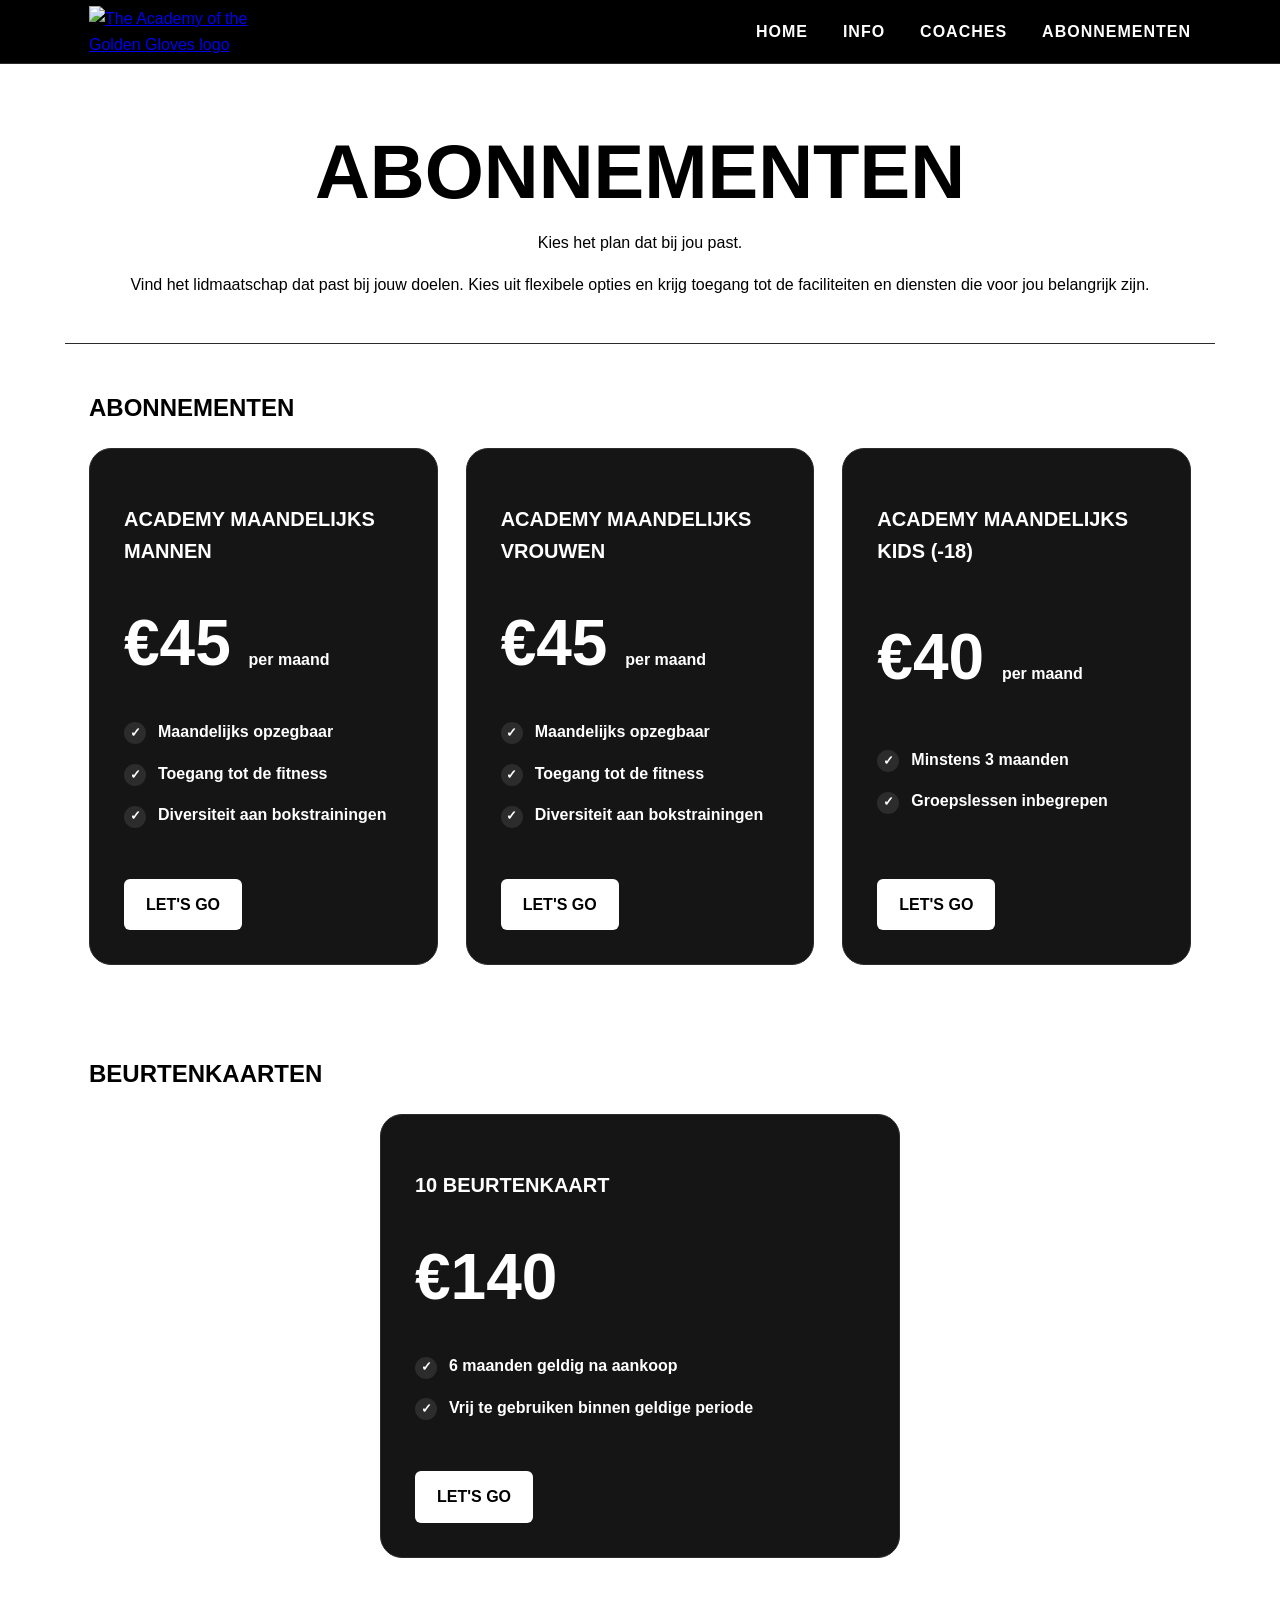
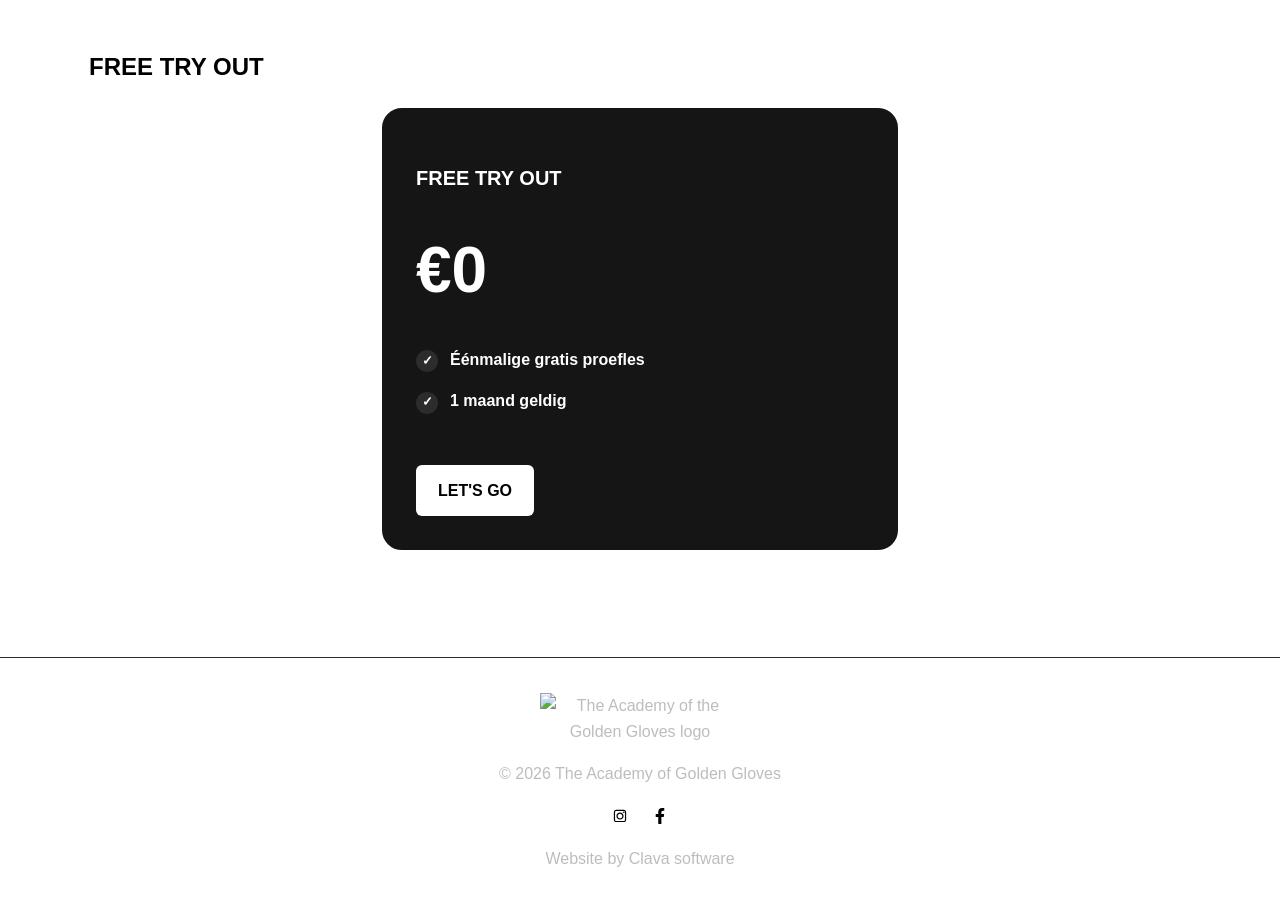
==== abbonementen.html @ d5d38268 "academy site nieuwe site" ====
<!DOCTYPE html>
<html lang="nl">
<head>
  <meta charset="UTF-8" />
  <meta name="viewport" content="width=device-width, initial-scale=1.0" />
  <title>Abonnementen - The Academy of the Golden Gloves</title>
  <link rel="stylesheet" href="css/style.css" />
</head>

<body class="abonnement-page">

<header class="site-header">
  <nav class="navbar">
    <a class="brand" href="index.html">
      <img src="assets/images/TAG_Transparant_wit.png" alt="The Academy of the Golden Gloves logo">
    </a>

    <ul class="nav-links">
      <li><a href="index.html">HOME</a></li>
      <li><a href="info.html">INFO</a></li>
      <li><a href="trainers.html">COACHES</a></li>
      <li><a href="abbonementen.html">ABONNEMENTEN</a></li>
    </ul>
  </nav>
</header>

<main>
  <section class="page-title subscriptions-title">
    <h1>ABONNEMENTEN</h1>
    <p>Kies het plan dat bij jou past.</p>
    <p>Vind het lidmaatschap dat past bij jouw doelen. Kies uit flexibele opties en krijg toegang tot de faciliteiten en diensten die voor jou belangrijk zijn.</p>  
  </section>

  <section class="section">
    <h2>Abonnementen</h2>

    <div class="subscription-grid">
      <article class="subscription-card">
        <h3>Academy maandelijks mannen</h3>
        <div class="price">€45 <span>per maand</span></div>
        <ul>
          <li>Maandelijks opzegbaar</li>
          <li>Toegang tot de fitness</li>
          <li>Diversiteit aan bokstrainingen</li>
        </ul>
        <a class="letsgo-btn" href="https://theacademyghent.clubplanner.be/registration/webshopwizard?id=22%23subscription&fbclid=PAZXh0bgNhZW0CMTEAAafgKcUFu7aWkuXX8Rf6LvJyuqjrazlxZ5LTGyCebVY8UuGhoB97lf3_0Y3zMw_aem_NgBdKOstniGtX3_F51OHjw#subscription" target="_blank">LET'S GO</a>
      </article>

      <article class="subscription-card">
        <h3>Academy maandelijks vrouwen</h3>
        <div class="price">€45 <span>per maand</span></div>
        <ul>
          <li>Maandelijks opzegbaar</li>
          <li>Toegang tot de fitness</li>
          <li>Diversiteit aan bokstrainingen</li>
        </ul>
        <a class="letsgo-btn" href="https://theacademyghent.clubplanner.be/registration/webshopwizard?id=22%23subscription&fbclid=PAZXh0bgNhZW0CMTEAAafgKcUFu7aWkuXX8Rf6LvJyuqjrazlxZ5LTGyCebVY8UuGhoB97lf3_0Y3zMw_aem_NgBdKOstniGtX3_F51OHjw#subscription" target="_blank">LET'S GO</a>
      </article>

      <article class="subscription-card">
        <h3>Academy maandelijks kids (-18)</h3>
        <div class="price">€40 <span>per maand</span></div>
        <ul>
          <li>Minstens 3 maanden</li>
          <li>Groepslessen inbegrepen</li>
        </ul>
        <a class="letsgo-btn" href="https://theacademyghent.clubplanner.be/registration/webshopwizard?id=22%23subscription&fbclid=PAZXh0bgNhZW0CMTEAAafgKcUFu7aWkuXX8Rf6LvJyuqjrazlxZ5LTGyCebVY8UuGhoB97lf3_0Y3zMw_aem_NgBdKOstniGtX3_F51OHjw#subscription" target="_blank">LET'S GO</a>
      </article>
    </div>
  </section>

  <section class="section">
    <h2>Beurtenkaarten</h2>

    <div class="subscription-grid one-card">
      <article class="subscription-card">
        <h3>10 beurtenkaart</h3>
        <div class="price">€140</div>
        <ul>
          <li>6 maanden geldig na aankoop</li>
          <li>Vrij te gebruiken binnen geldige periode</li>
        </ul>
        <a class="letsgo-btn" href="https://theacademyghent.clubplanner.be/registration/webshopwizard?id=22%23subscription&fbclid=PAZXh0bgNhZW0CMTEAAafgKcUFu7aWkuXX8Rf6LvJyuqjrazlxZ5LTGyCebVY8UuGhoB97lf3_0Y3zMw_aem_NgBdKOstniGtX3_F51OHjw#subscription" target="_blank">LET'S GO</a>
      </article>
    </div>
  </section>

  <section class="section">
    <h2>Free Try Out</h2>

    <div class="subscription-grid one-card">
      <article class="subscription-card highlight-card">
        <h3>FREE try out</h3>
        <div class="price">€0</div>
        <ul>
          <li>Éénmalige gratis proefles</li>
          <li>1 maand geldig</li>
        </ul>
        <a class="letsgo-btn" href="https://theacademyghent.clubplanner.be/registration/webshopwizard?id=22%23subscription&fbclid=PAZXh0bgNhZW0CMTEAAafgKcUFu7aWkuXX8Rf6LvJyuqjrazlxZ5LTGyCebVY8UuGhoB97lf3_0Y3zMw_aem_NgBdKOstniGtX3_F51OHjw#subscription" target="_blank">LET'S GO</a>
      </article>
    </div>
  </section>
</main>

<footer class="footer abonnement-footer">
    <img src="assets/images/TAG_Transparant_zwart.png" alt="The Academy of the Golden Gloves logo">
    <p>© 2026 The Academy of Golden Gloves</p>
    <div class="social-icons">
      <!-- INSTAGRAM -->
      <a href="https://www.instagram.com/theacademyghent/" target="_blank" aria-label="Instagram">
        <svg xmlns="http://www.w3.org/2000/svg" viewBox="0 0 448 512">
          <path
            d="M224.1 141c-63.6 0-114.9 51.3-114.9 114.9S160.5 370.8 224.1 370.8 339 319.5 339 255.9 287.7 141 224.1 141zm0 189.6c-41.2 0-74.7-33.5-74.7-74.7s33.5-74.7 74.7-74.7 74.7 33.5 74.7 74.7-33.5 74.7-74.7 74.7zm146.4-194.3c0 14.9-12 26.9-26.9 26.9-14.9 0-26.9-12-26.9-26.9 0-14.9 12-26.9 26.9-26.9 14.9 0 26.9 12 26.9 26.9zM398.8 80c-14.1-14.1-33.1-22-53.1-22H102.3c-20 0-39 7.9-53.1 22C35.1 94.1 27.2 113.1 27.2 133.1v243.4c0 20 7.9 39 22 53.1 14.1 14.1 33.1 22 53.1 22h243.4c20 0 39-7.9 53.1-22 14.1-14.1 22-33.1 22-53.1V133.1c0-20-7.9-39-22-53.1zM382.6 376.5c0 10.7-4.2 20.8-11.8 28.4-7.6 7.6-17.7 11.8-28.4 11.8H105.6c-10.7 0-20.8-4.2-28.4-11.8-7.6-7.6-11.8-17.7-11.8-28.4V135.5c0-10.7 4.2-20.8 11.8-28.4 7.6-7.6 17.7-11.8 28.4-11.8h236.8c10.7 0 20.8 4.2 28.4 11.8 7.6 7.6 11.8 17.7 11.8 28.4v241z" />
        </svg>
      </a>

      <!-- FACEBOOK -->
      <a href="https://www.facebook.com/THEACADEMYGHENT/?locale=nl_BE" target="_blank" aria-label="Facebook">
        <svg xmlns="http://www.w3.org/2000/svg" viewBox="0 0 320 512">
          <path
            d="M279.14 288l14.22-92.66h-88.91V135.1c0-25.35 12.42-50.06 52.24-50.06H297V6.26S260.43 0 225.36 0c-73.22 0-121.08 44.38-121.08 124.72v70.62H22.89V288h81.39v224h100.17V288z" />
        </svg>
      </a>
    </div>
    <p>Website by Clava software</p>
    <!-- INPUT: Pas hier eventueel je adres, telefoonnummer, e-mail of social media aan. -->
  </footer>

</body>
</html>
---- css/style.css ----
:root {
  --black: #050505;
  --dark: #111111;
  --white: #ffffff;
  --grey: #bdbdbd;
  --line: #2b2b2b;
}

* {
  box-sizing: border-box;
}

body {
  margin: 0;
  font-family: Arial, Helvetica, sans-serif;
  background: var(--black);
  color: var(--white);
  line-height: 1.6;
}

img {
  max-width: 100%;
  display: block;
}

.site-header {
  background: #000;
  border-bottom: 1px solid var(--line);
  position: sticky;
  top: 0;
  z-index: 10;
}

.navbar {
  max-width: 1150px;
  margin: 0 auto;
  padding: 6px 24px;
  display: flex;
  justify-content: space-between;
  align-items: center;
  gap: 24px;
}

.brand img {
  width: 170px;
}

.nav-links {
  list-style: none;
  display: flex;
  gap: 35px;
  margin: 0;
  padding: 0;
  flex-wrap: wrap;
}

.nav-links a {
  color: var(--white);
  text-decoration: none;
  font-weight: 700;
  text-transform: uppercase;
  letter-spacing: 1px;
}

.nav-links a:hover {
  color: var(--grey);
}

.hero.hero-centered {
    position: relative;

    min-height: 88vh;

    display: flex;
    align-items: center;
    justify-content: center;

    text-align: center;

    padding: 120px 20px;

    overflow: hidden;

    background:
        linear-gradient(
            rgba(0,0,0,0.45),
            rgba(0,0,0,0.45)
        ),
        url("../assets/images/home-hero.jpg");

    background-size: cover;
    background-position: center;
    background-repeat: no-repeat;
}

.eyebrow {
  text-transform: uppercase;
  letter-spacing: 4px;
  color: var(--grey);
  font-weight: 700;
}

h1 {
  font-size: clamp(42px, 7vw, 76px);
  line-height: 1;
  margin: 0 0 20px;
  text-transform: uppercase;
}

h2 {
  margin-top: 0;
  text-transform: uppercase;
}

.button {
  display: inline-block;
  margin-top: 20px;
  padding: 14px 22px;
 background: transparent;
color: white;
border: 2px solid white;
  text-decoration: none;
  font-weight: 800;
  text-transform: uppercase;
}
.button:hover {
    background: white;
    color: black;
}

.hero-image,
.photo-box,
.trainer-photo,
.sponsor-logo {
  min-height: 260px;
  background: #171717;
  display: flex;
  justify-content: center;
  align-items: center;
  color: #aaa;
  text-align: center;
  font-weight: 800;
  overflow: hidden;
}

.hero-image img,
.photo-box img {
  width: 100%;
  height: 100%;
  object-fit: cover;
}

.section {
  max-width: 1150px;
  margin: 0 auto;
  padding: 45px 24px;
}

.page-title {
  max-width: 1150px;
  margin: 0 auto;
  padding: 70px 24px 30px;
  border-bottom: 1px solid var(--line);
}

.cards,
.trainer-grid,
.sponsor-grid,
.photo-grid,
.two-columns {
  display: grid;
  gap: 22px;
}

.cards {
  grid-template-columns: repeat(3, 1fr);
}

.card,
.panel,
.trainer-card,
.sponsor-card {
  background: var(--dark);
  border: 1px solid var(--line);
  padding: 24px;
}

.card {
  min-height: 120px;
  display: flex;
  align-items: center;
  font-weight: 900;
  text-transform: uppercase;
}

.two-columns {
  grid-template-columns: 1fr 1.4fr;
}

.info-list {
  padding-left: 20px;
}

table {
  width: 100%;
  border-collapse: collapse;
}

th,
td {
  border: 1px solid var(--line);
  padding: 12px;
  text-align: left;
}

th {
  background: #000;
}

.trainer-grid,
.sponsor-grid {
  grid-template-columns: repeat(2, 1fr);
}

.photo-grid {
  grid-template-columns: repeat(3, 1fr);
}

.photo-grid.large {
  grid-template-columns: repeat(4, 1fr);
}

.trainer-card h2,
.sponsor-card h2 {
  margin-top: 18px;
}

.footer {
  margin-top: 60px;
  padding: 35px 24px;
  border-top: 1px solid var(--line);
  text-align: center;
  color: var(--grey);
}

.footer img {
  width: 200px;
  margin: 0 auto 15px;
}

/* INPUT HULP:
   Wil je een foto toevoegen?
   1. Zet je foto in de map assets/images/
   2. Vervang bijvoorbeeld:
      <div class="photo-box"><span>INPUT FOTO</span></div>
      door:
      <div class="photo-box"><img src="assets/images/jouw-foto.jpg" alt="Beschrijving"></div>
*/

@media (max-width: 850px) {

  .hero,
  .two-columns,
  .cards,
  .trainer-grid,
  .sponsor-grid,
  .photo-grid,
  .photo-grid.large {
    grid-template-columns: 1fr;
  }

  .navbar {
    flex-direction: column;
  }

  .nav-links {
    justify-content: center;
  }
}


/* Aanpassingen */
.hero-centered {
  grid-template-columns: 1fr;
  min-height: 70vh;
  text-align: center;
  display: flex;
  justify-content: center;
  align-items: center;
}

.hero-centered .hero-text {
  max-width: 900px;
  margin: 0 auto;
}

.hero-centered h1 {
  font-size: clamp(48px, 8vw, 92px);
}

.offer-card {
  display: block;
  min-height: auto;
  border-radius: 24px;
  overflow: hidden;
}

.offer-photo {
  height: 180px;
  background: #171717;
  display: flex;
  align-items: center;
  justify-content: center;
  color: #aaa;
  margin-bottom: 18px;
}

.offer-photo img {
  width: 100%;
  height: 100%;
  object-fit: cover;
}

.offer-card h3 {
  margin: 0;
  text-transform: uppercase;
}

.slideshow {
  position: relative;
  width: 80%;
  height: 620px;
  background: #171717;
  overflow: hidden;
}

.slideshow .slide {
  position: absolute;
  inset: 0;
  width: 100%;
  height: 100%;
  object-fit: cover;
  opacity: 0;
  animation: slideshow 75s infinite;
}

.slideshow .slide:nth-child(1) {
  animation-delay: 0s;
  opacity: 1;
}

.slideshow .slide:nth-child(2) {
  animation-delay: 5s;
}

.slideshow .slide:nth-child(3) {
  animation-delay: 10s;
}

.slideshow .slide:nth-child(4) {
  animation-delay: 15s;
}

.slideshow .slide:nth-child(5) {
  animation-delay: 20s;
}

.slideshow .slide:nth-child(6) {
  animation-delay: 25s;
}

.slideshow .slide:nth-child(7) {
  animation-delay: 30s;
}

.slideshow .slide:nth-child(8) {
  animation-delay: 35s;
}

.slideshow .slide:nth-child(9) {
  animation-delay: 40s;
}

.slideshow .slide:nth-child(10) {
  animation-delay: 45s;
}

.slideshow .slide:nth-child(11) {
  animation-delay: 50s;
}

.slideshow .slide:nth-child(12) {
  animation-delay: 55s;
}

.slideshow .slide:nth-child(13) {
  animation-delay: 60s;
}

.slideshow .slide:nth-child(14) {
  animation-delay: 65s;
}

.slideshow .slide:nth-child(15) {
  animation-delay: 70s;
}

@keyframes slideshow {
  0% {
    opacity: 0;
  }

  2% {
    opacity: 1;
  }

  6% {
    opacity: 1;
  }

  8% {
    opacity: 0;
  }

  100% {
    opacity: 0;
  }
}

@media (max-width: 850px) {
  .slideshow {
    height: 360px;
  }
}

.social-icons {
  margin-top: 12px;
  display: flex;
  justify-content: center;
  gap: 12px;
}

.social-icons a {
  width: 28px;
  height: 28px;
  display: flex;
  align-items: center;
  justify-content: center;
  transition: 0.3s ease;
}

.social-icons svg {
  width: 16px;
  height: 16px;
  fill: white;
  transition: 0.3s ease;
}

.social-icons a:hover svg {
  opacity: 0.7;
}

.panel a {
  color: white;
  text-decoration: none;
}

.panel a:hover {
  opacity: 0.7;
}


@media (max-width: 768px) {

  .hero-centered h1 {
    font-size: 42px;
  }

  .hero-text p {
    font-size: 15px;
    padding: 0 10px;
  }

  .nav-links {
    gap: 18px;
    font-size: 12px;
  }

  .cards,
  .trainer-grid,
  .sponsor-grid {
    grid-template-columns: 1fr;
  }

  .offer-photo {
    height: 220px;
  }

  .slideshow {
    height: 260px;
  }

  .section {
    padding: 30px 18px;
  }
}

.slide {
  position: absolute;
  inset: 0;
  width: 100%;
  height: 100%;
  object-fit: cover;
  opacity: 0;
  transition: opacity 0.5s ease;
}

.slide.active {
  opacity: 1;
}

.slide-btn {
  position: absolute;
  top: 50%;
  transform: translateY(-50%);
  z-index: 5;

  background: rgba(0, 0, 0, 0.5);
  border: none;
  color: white;

  width: 45px;
  height: 45px;

  cursor: pointer;
  font-size: 26px;

  transition: 0.3s;
}

.slide-btn:hover {
  background: rgba(255, 255, 255, 0.2);
}

.prev {
  left: 15px;
}

.next {
  right: 15px;
}

.clubplanner-btn {
  display: inline-block;
  margin-top: 20px;
  padding: 14px 26px;

  background: white;
  color: black;

  text-decoration: none;
  text-transform: uppercase;
  font-weight: 800;
  letter-spacing: 1px;

  transition: 0.3s ease;
}

.clubplanner-btn:hover {
  background: #cfcfcf;
}

.hero-logo-text {
  display: flex;
  flex-direction: column;
  align-items: center;
  line-height: 0.9;
  margin-bottom: 30px;
}

.small-top {
  font-size: 28px;
  letter-spacing: 8px;
  font-weight: 700;
  margin-bottom: 10px;
}

.big-center {
  font-size: clamp(90px, 11vw, 180px);
  font-weight: 900;
  letter-spacing: 6px;
}

.small-bottom {
  font-size: 22px;
  letter-spacing: 6px;
  font-weight: 700;
  margin-top: 10px;
}

.hero-buttons {
  display: flex;
  justify-content: center;
  gap: 20px;
  flex-wrap: wrap;
  margin-top: 30px;
}

.secondary-btn {
  background: transparent;
  border: 2px solid white;
  color: white;
}

.secondary-btn:hover {
  background: white;
  color: black;
}
.subscriptions-title {
    text-align: center;
}

.subscription-grid {
    display: grid;
    grid-template-columns: repeat(3, 1fr);
    gap: 28px;
}

.subscription-grid.one-card {
    grid-template-columns: 1fr;
    max-width: 520px;
    margin: 0 auto;
}

.subscription-card {
    background: #151515;
    border: 1px solid #2b2b2b;
    border-radius: 22px;
    padding: 34px;
    min-height: 430px;
    display: flex;
    flex-direction: column;
    justify-content: space-between;
}

.subscription-card h3 {
    text-transform: uppercase;
    font-size: 20px;
    margin-bottom: 25px;
}

.price {
    font-size: 64px;
    font-weight: 900;
    margin-bottom: 25px;
}

.price span {
    font-size: 16px;
    font-weight: 700;
}

.subscription-card ul {
    list-style: none;
    padding: 0;
    margin: 0 0 35px;
}

.subscription-card li {
    margin-bottom: 16px;
    font-weight: 700;
}

.subscription-card li::before {
    content: "✓";
    display: inline-flex;
    align-items: center;
    justify-content: center;
    width: 22px;
    height: 22px;
    margin-right: 12px;
    border-radius: 50%;
    background: #2c2c2c;
    color: white;
    font-size: 13px;
}

.letsgo-btn {
    display: inline-block;
    width: fit-content;
    padding: 13px 22px;
    background: white;
    color: black;
    text-decoration: none;
    font-weight: 900;
    text-transform: uppercase;
    border-radius: 6px;
    transition: 0.3s ease;
}

.letsgo-btn:hover {
    opacity: 0.75;
}

.highlight-card {
    border: 2px solid white;
}

@media (max-width: 900px) {
    .subscription-grid {
        grid-template-columns: 1fr;
    }

    .subscription-card {
        min-height: auto;
    }

    .price {
        font-size: 48px;
    }
}
.subscription-card {
    opacity: 0;
    transform: translateY(80px);
    animation: slideUp 0.8s ease forwards;
}

/* kleine vertraging tussen cards */
.subscription-card:nth-child(1) {
    animation-delay: 0.1s;
}

.subscription-card:nth-child(2) {
    animation-delay: 0.3s;
}

.subscription-card:nth-child(3) {
    animation-delay: 0.5s;
}

@keyframes slideUp {

    from {
        opacity: 0;
        transform: translateY(80px);
    }

    to {
        opacity: 1;
        transform: translateY(0);
    }
}
/* Witte achtergrond enkel abonnementenpagina */

.subscriptions-title,
.subscription-grid,
.subscription-card,
.subscription-grid.one-card,
.abonnement-page {
    color: black;
}

.abonnement-page {
    background: white;
}

.abonnement-page .section,
.abonnement-page .page-title {
    background: white;
}

.abonnement-page h1,
.abonnement-page h2 {
    color: black;
}
.subscription-card h3,
.subscription-card p,
.subscription-card li,
.subscription-card .price,
.subscription-card .price span {
    color: white;
}
/* PROFESSIONELE COACHES PAGINA */

.coaches-hero {
    text-align: center;
    padding: 90px 20px 50px;
}

.coaches-hero h1 {
    font-size: clamp(60px, 10vw, 120px);
    line-height: 0.9;
    margin-bottom: 25px;
}

.coaches-hero p {
    font-size: 20px;
    color: #bdbdbd;
}

.coaches-section {
    display: flex;
    flex-direction: column;
    gap: 55px;
}

.coach-card-pro {
    display: grid;
    grid-template-columns: 1fr 1fr;
    background: #111;
    border: 1px solid #2b2b2b;
    min-height: 480px;
    border-radius: 28px;
    overflow: hidden;
}

.coach-card-pro.reverse .coach-image {
    order: 2;
}

.coach-card-pro.reverse .coach-content {
    order: 1;
}

.coach-image {
    min-height: 480px;
    background: #171717;
}

.coach-image img {
    width: 100%;
    height: 100%;
    object-fit: cover;
}

.coach-content {
    padding: 65px;
    display: flex;
    flex-direction: column;
    justify-content: center;
}

.coach-label {
    text-transform: uppercase;
    letter-spacing: 4px;
    color: #bdbdbd;
    font-weight: 800;
    margin-bottom: 12px;
}

.coach-content h2 {
    font-size: clamp(38px, 5vw, 42px);
    margin-bottom: 5px;
}

.coach-content p {
    font-size: 18px;
    color: #d0d0d0;
}

.coach-socials {
    display: flex;
    gap: 16px;
    margin-top: 28px;
}

.coach-socials a {
    display: flex;
    align-items: center;
    justify-content: center;
}

.coach-socials svg {
    width: 32px;
    height: 32px;
    fill: white;
    transition: 0.3s ease;
}

.coach-socials svg:hover {
    opacity: 0.7;
    transform: scale(1.08);
}

@media (max-width: 850px) {
    .coach-card-pro,
    .coach-card-pro.reverse {
        grid-template-columns: 1fr;
    }

    .coach-card-pro.reverse .coach-image,
    .coach-card-pro.reverse .coach-content {
        order: initial;
    }

    .coach-content {
        padding: 35px;
    }

    .coach-image {
        min-height: 360px;
    }
}
.abonnement-footer .social-icons svg {
    fill: black;
}

.abonnement-footer .social-icons a:hover svg {
    opacity: 0.7;
}
.hero-text {
    position: relative;
    z-index: 2;
}.offer-card-link {
    text-decoration: none;
    color: inherit;
    display: block;
}

.offer-card-link .offer-card {
    transition: 0.3s ease;
}

.offer-card-link:hover .offer-card {
    transform: translateY(-8px);
}
.training-hero {
    position: relative;
    height: 70vh;
    overflow: hidden;
}

.training-hero img {
    width: 100%;
    height: 100%;
    object-fit: cover;
}

.training-overlay {
    position: absolute;
    inset: 0;
    background: rgba(0,0,0,0.65);
    display: flex;
    align-items: center;
    justify-content: center;
    text-align: center;
}

.training-overlay h1 {
    color: white;
    font-size: clamp(48px, 9vw, 100px);
    text-transform: uppercase;
}

.training-info {
    max-width: 900px;
}

.training-info p,
.training-info li {
    font-size: 18px;
    color: #d0d0d0;
}

.training-info ul {
    margin-bottom: 35px;
}

.training-btn {
    margin-top: 20px;
}
.training-page .navbar,
.training-page .site-header .navbar {
    padding: 8px 24px;
}

.training-page .brand img {
    width: 90px;
}

.training-page .nav-links {
    gap: 40px;
}
.training-buttons {
    display: flex;
    gap: 24px;
    align-items: center;
    margin-top: 45px;
    flex-wrap: wrap;
}

.back-btn {
    display: inline-flex;
    align-items: center;

    color: white;
    text-decoration: none;

    font-weight: 800;
    text-transform: uppercase;
    letter-spacing: 1px;

    transition: 0.3s ease;
}

.back-btn:hover {
    opacity: 0.7;
    transform: translateX(-4px);
}.training-buttons {
    display: flex;
    gap: 24px;
    align-items: center;
    margin-top: 45px;
    flex-wrap: wrap;
}

.back-btn {
    display: inline-flex;
    align-items: center;

    color: white;
    text-decoration: none;

    font-weight: 800;
    text-transform: uppercase;
    letter-spacing: 1px;

    transition: 0.3s ease;
}

.back-btn:hover {
    opacity: 0.7;
    transform: translateX(-4px);
}.training-info-section {
    background: white;
    padding: 90px 0;
}

.training-info {
    color: black;
}

.training-info h2 {
    color: black;
}

.training-info p,
.training-info li {
    color: #333;
}

/* KNOPPEN OMGEKEERD */

.training-btn {
    background: black;
    color: white;
    border: 2px solid black;
}

.training-btn:hover {
    background: white;
    color: black;
}

.back-btn {
    color: black;
}

.back-btn:hover {
    opacity: 0.7;
}
.contact-section a {
    color: white;
    text-decoration: none;
}.training-hero {
    position: relative;
    height: 65vh;
    overflow: hidden;
}

.training-hero img {
    width: 100%;
    height: 100%;
    object-fit: cover;
}

.training-overlay {
    position: absolute;
    inset: 0;

    background: rgba(0,0,0,0.55);

    display: flex;
    justify-content: center;
    align-items: center;

    text-align: center;
}

.training-overlay h1 {
    color: white;

    font-size: clamp(50px, 8vw, 120px);

    text-transform: uppercase;

    letter-spacing: 3px;
}
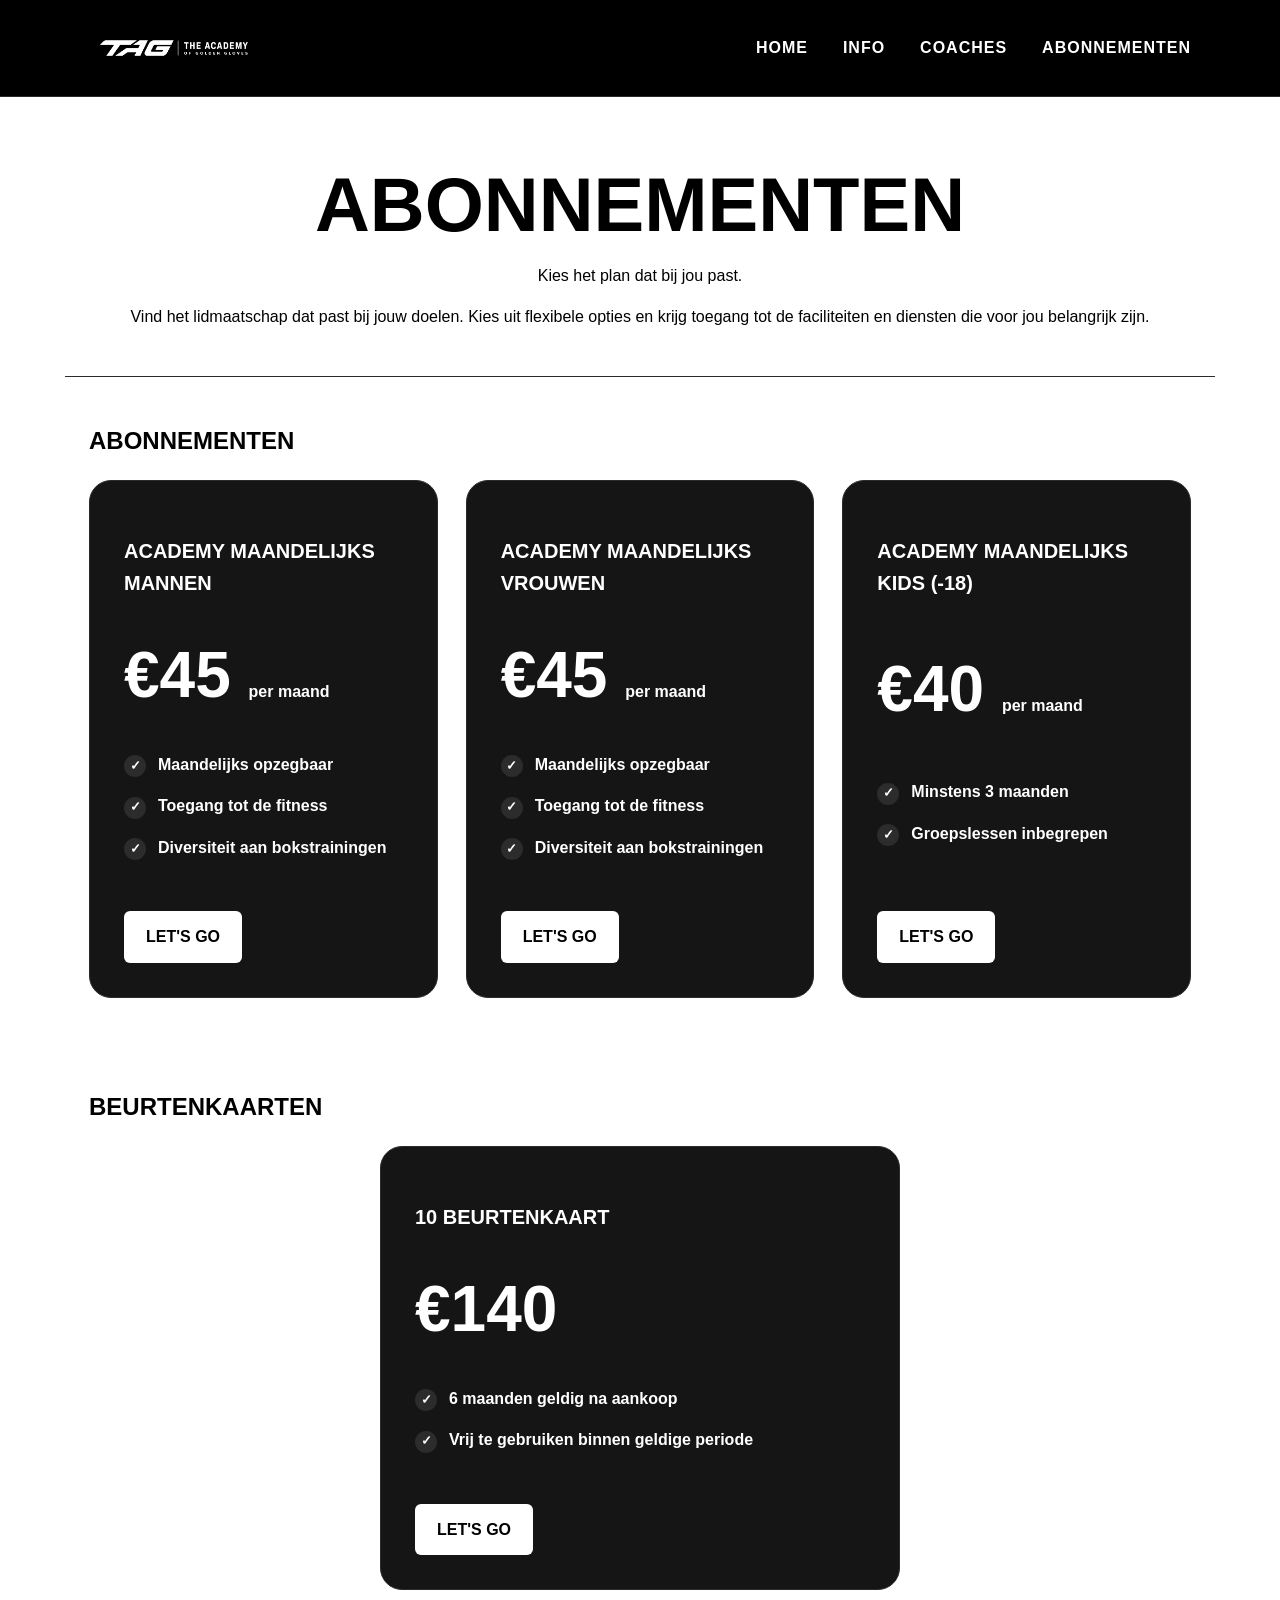
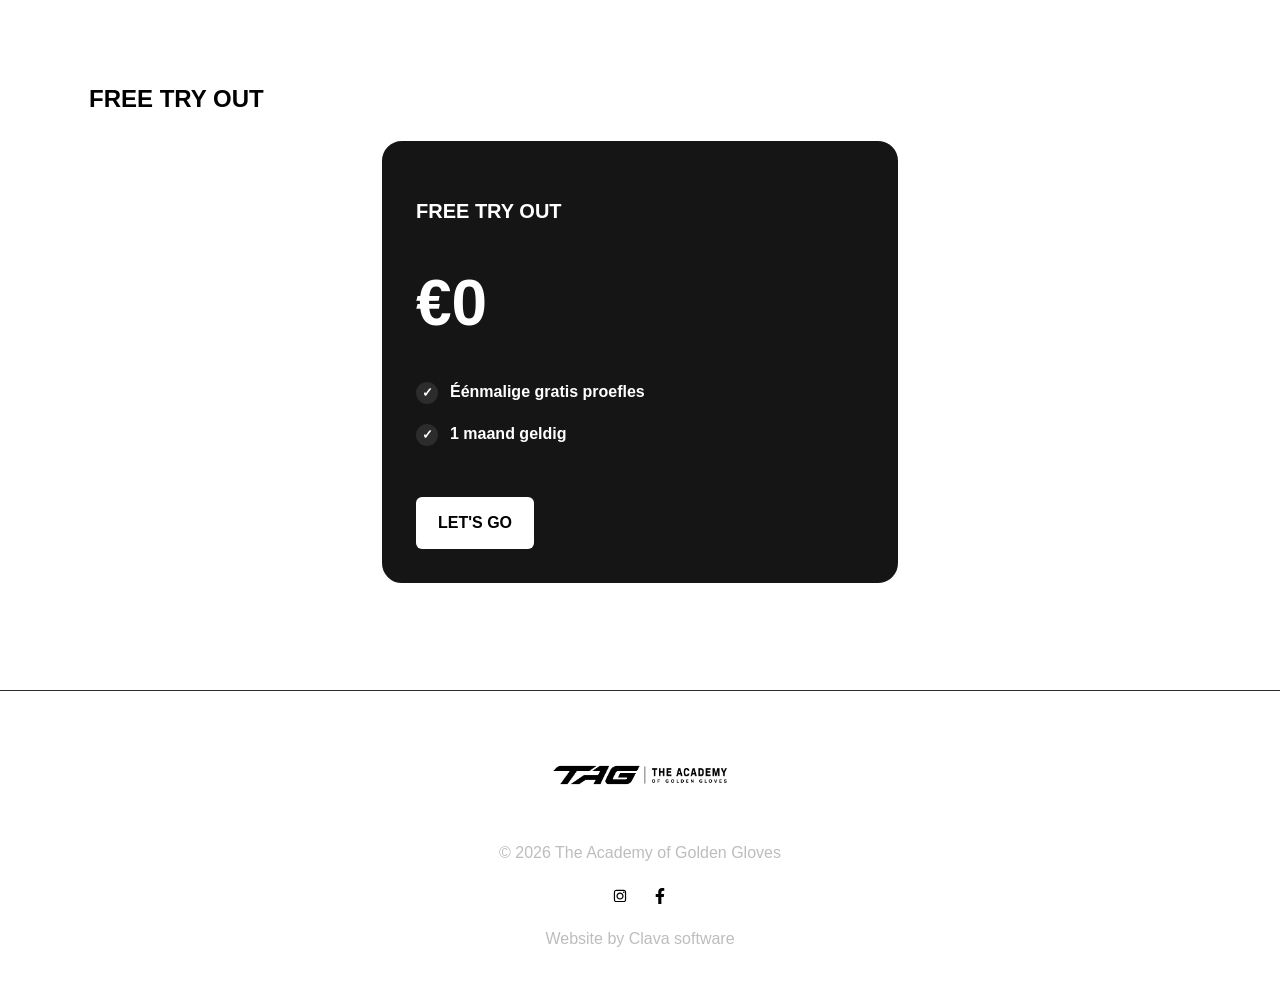
==== commit 1c0fa5c8: "assets update" ====
--- a/abbonementen.html
+++ b/abbonementen.html
@@ -12,7 +12,7 @@
 <header class="site-header">
   <nav class="navbar">
     <a class="brand" href="index.html">
-      <img src="assets/images/TAG_Transparant_wit.png" alt="The Academy of the Golden Gloves logo">
+      <img src="assets/assets/images/TAG_Transparant_wit.png" alt="The Academy of the Golden Gloves logo">
     </a>
 
     <ul class="nav-links">
@@ -103,7 +103,7 @@
 </main>
 
 <footer class="footer abonnement-footer">
-    <img src="assets/images/TAG_Transparant_zwart.png" alt="The Academy of the Golden Gloves logo">
+    <img src="assets/assets/images/TAG_Transparant_zwart.png" alt="The Academy of the Golden Gloves logo">
     <p>© 2026 The Academy of Golden Gloves</p>
     <div class="social-icons">
       <!-- INSTAGRAM -->
